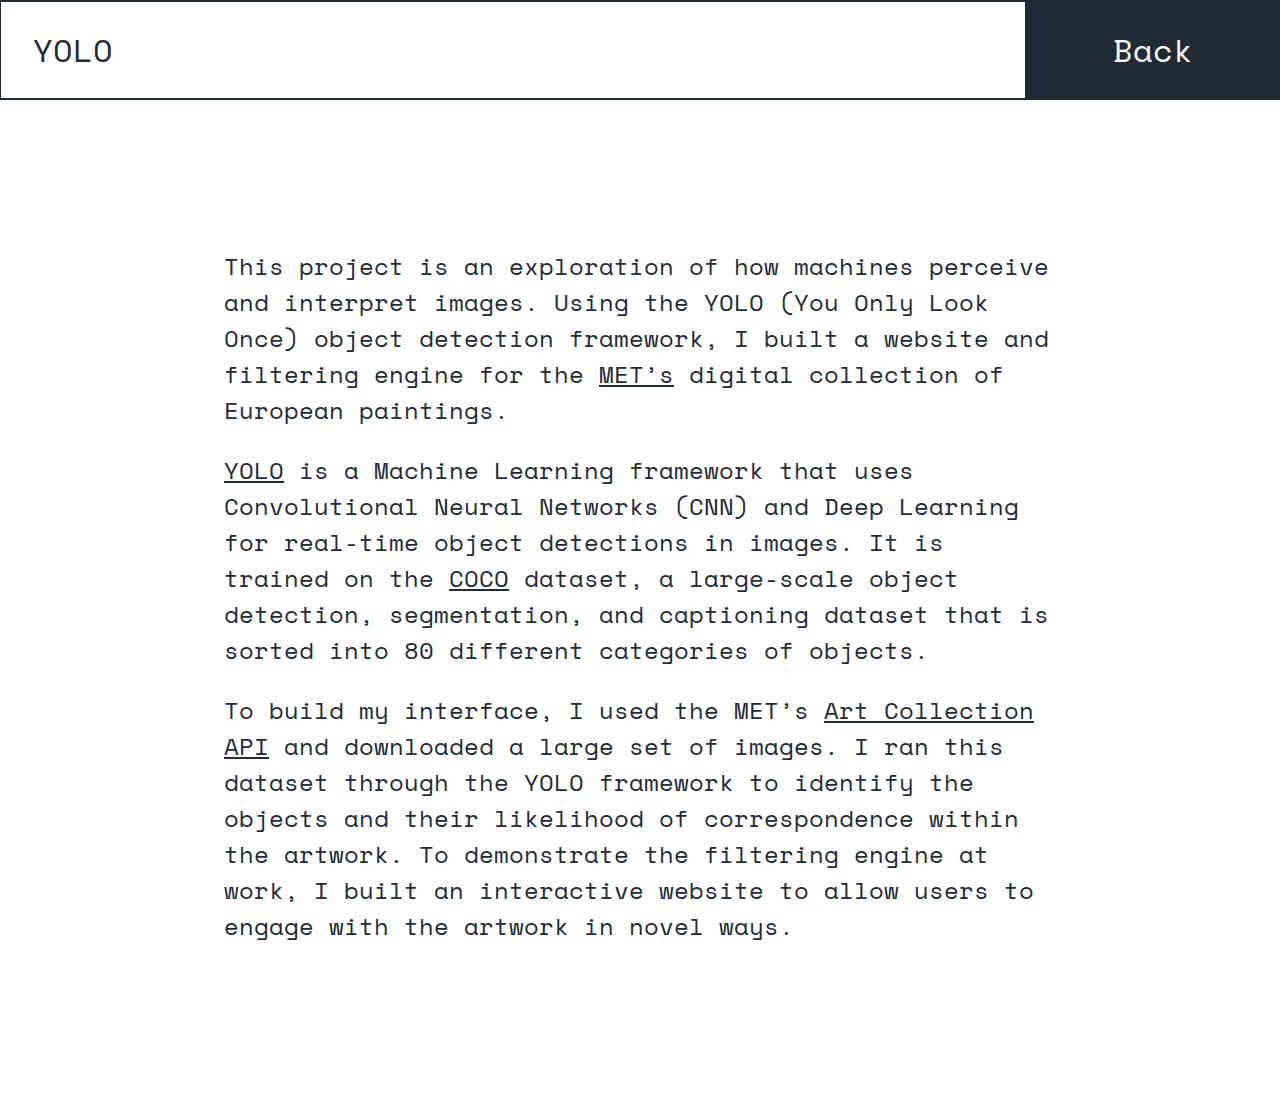
==== about.html @ 41579942 "about page" ====
<!DOCTYPE html>

<html lang="en">
  <head>
    <meta charset="UTF-8" />
    <meta name="viewport" content="width=device-width, initial-scale=1.0" />
    <meta http-equiv="X-UA-Compatible" content="ie=edge" />

    <!-- Fonts -->

    <link href="https://fonts.googleapis.com/css2?family=Space+Mono&display=swap" rel="stylesheet">
    <link href="https://fonts.googleapis.com/css2?family=B612+Mono&display=swap" rel="stylesheet">

    <link rel="stylesheet" type="text/css" href="css/web.css">
    <script src="https://ajax.googleapis.com/ajax/libs/jquery/1.7.1/jquery.min.js"></script> 
    <title>YOLO</title>


  </head>

  <body>
    

  <div class="container">

    
    <div class="Nav">

      <div id="Logo">

        <a href="web.html">YOLO</a>

      </div>

      <div id="About">

        <a href="index.html">Back</a>

          </div>

    </div>


  <div class="text">
    

      <p>

        This project is an exploration of how machines perceive and interpret images. Using the YOLO (You Only Look Once) object detection framework, I built a website and filtering engine for the <a href="https://www.metmuseum.org/" target="_blank">MET’s</a> digital collection of European paintings. 


      </p>

      <p>

        <a href="https://pjreddie.com/darknet/yolo/" target="_blank">YOLO</a> is a Machine Learning framework that uses Convolutional Neural Networks (CNN) and Deep Learning for real-time object detections in images. It is trained on the <a href="http://cocodataset.org/#home" target="_blank">COCO</a> dataset, a large-scale object detection, segmentation, and captioning dataset that is sorted into 80 different categories of objects. 

      </p>

      <p>

        To build my interface, I used the MET’s <a href="https://metmuseum.github.io/" target="_blank">Art Collection API</a> and downloaded a large set of images. I ran this dataset through the YOLO framework to identify the objects and their likelihood of correspondence within the artwork. To demonstrate the filtering engine at work, I built an interactive website to allow users to engage with the artwork in novel ways.


      </p>


  </div>

</div>

</body>

</html>
---- css/web.css ----
html, body {

	max-width: 100%;
	max-height: 100%;
	overflow-x: hidden;
	/*overflow-y: 100%*/;
	font-size: 16px;
	font-family: 'Space Mono', monospace;
	color: #212b36;
	margin: 0;
	/*border: 1px solid #212b36;*/
}


/*Typography*/

h1 {
	font-size: 2rem;
	color: #212b36;
	/*font-family: Apercu Mono;*/
	font-weight: 400;
}

h2 {
	font-size: 2rem;
	/*font-family: Apercu Mono;*/
	font-weight: 400;
}

a {
	font-size: 2rem;
	color: #212b36;
	/*font-family: Apercu Mono;*/
	font-weight: 400;
	text-decoration: none;
}


p {
	font-size: 1.5rem;
	color: #212b36;
	/*font-family: Apercu Mono;*/
	font-weight: 400;
}

p a {
	font-size: 1em;
	text-decoration: underline;
}



/*Layout*/


.container {

	width: 100%;
	margin: 0 auto;
	height: 100%
	/*border: 1px solid #212b36;*/

}

.columns {

	display: flex;
	margin-top: 6rem;
	height: 100vh;

	/*border: 1px solid #212b36;*/
}

.col-1, .col-2 {

	flex: 1 auto;
  	overflow-y: scroll;

}


.col-1 {

	width: 20%;
	border-right: 1px solid #212b36;
	

}

.col-2 {

	width: 80%;
	padding-left: 1.5em;
	padding-top: 2em;
	padding-bottom: 2em;
	border-top: 1px solid #212b36;
	overflow: auto;
	border-bottom: 1px solid #212b36;

	/*border: 1px solid #212b36;*/

}


/* Navigation*/

.Nav {

	display:grid;
  	grid-template-columns: 8fr 2fr;
  	width: 100%;
	height: 6em;
	line-height: 6em;
  	border-bottom: 2px solid #212b36;
  	border-top: 2px solid #212b36;
  	border-left: 1px solid #212b36;
  	position: fixed;
  	top: 0; /* Position the navbar at the top of the page */
  	width: 100%; /* Full width */
  	background: white;
  	z-index: 2;

}

#Logo {

text-align: left;
padding-left: 2em;
/*border: 1px solid #212b36;*/
}

#About {

	text-align: center;
	background:#212b36;
	height: 6em;
}

#About a {

	color:white;
}


/* About */

.text{ 

	height: 100%;
	padding-left: 14rem;
	padding-right: 14rem;
	padding-bottom: 8rem;
	padding-top: 14rem;
  	

 }



/*Picture Grid*/


.grid-sizer {

	width: 18%;

}

.grid-item {

	width: 18%;
	margin-bottom: 2%;
}


.gutter-sizer { 

	width: 2%; 

}

.button {

	display: block;
	width: 100%;
	height:6rem;
	font-size: 1.5rem;
	background: none;
	color: #212b36;
	/*padding-top: 1.25em;
	padding-bottom: 1.25em;*/
	padding-left: 1.5em;
	text-align: left;
	border: 1px solid #212b36;
	font-family: 'Space Mono', monospace;

}


.button:hover{

	background: #212b36;
	color:white;

}

.button:focus{

	background: #212b36;
	color:white;
	outline: 0;
}




/* 	TABLET 	*/


@media only screen and (max-width: 1100px) {


.container {
	
	width:100%;

}

.Nav {

	display:grid;
  	grid-template-columns: 7fr 3fr;
	height: 5em;
	line-height: 5em;
  	border-bottom: 2px solid #212b36;
  	border-top: 2px solid #212b36;
  	border-left: 1px solid #212b36;
  	position: fixed;
  	top: 0; /* Position the navbar at the top of the page */
  	width: 100%; /* Full width */
  	background: white;
  	z-index: 2;

}




.columns {

	display: flex;
	flex-direction: column;
  	flex-wrap: nowrap;
  	overflow-x: none;
  	width: 100%;
  	margin-top: 5rem;
  	border:none;
}

/*.col-1, .col-2 {

	flex: 1;
	width: 100%;
	border:none;

}*/


.col-1 {

	width:100%;
	height: 11rem;
	background: #F0F0F0;
	border: 1px solid #212b36;
	flex:none;

}

.col-2 {

	width:100%;
	padding-top: 3%;
	padding-left: 3%;
	border-left: 1px solid #212b36;
	overflow: none;

}

.button-group{

	display: grid;
 	grid-template-columns: repeat(11, 200px);
  	grid-template-rows: 4rem 4rem;
  	grid-row-gap: 1rem;
  	grid-column-gap: 1rem;
  	padding-top: 1rem;
  	padding-left: 1rem;
  	padding-right: 1rem;
  	overflow-x: scroll;

}

a {
	font-size: 1.5rem;
	color: #212b36;
	/*font-family: Apercu Mono;*/
	font-weight: 300;
	text-decoration: none;
}

#About {

	height: 5em;
}


/*About*/

.text{ 

	padding-left: 8rem;
	padding-right: 8rem;
	padding-bottom: 3rem;
	padding-top: 10rem;

 }

p {
	font-size: 1.5rem;
	color: #212b36;
	/*font-family: Apercu Mono;*/
	font-weight: 400;
	border: none;
}


/*Picture Grid*/


.grid-sizer {

	width: 22%;

}

.grid-item {

	width: 22%;
	margin-bottom: 2%;
}


.gutter-sizer { 

	width: 2%; 

}



.button {

	display: inline-block;
	width: 100%;
	height: 4rem;
	font-size: 1.25rem;
	background:white;
	border: 2px solid #212b36;
	text-align: center;
	padding:0;

}



}


@media only screen and (max-width: 500px) {


.Nav {

	display:grid;
  	grid-template-columns: 6fr 4fr;
	height: 4em;
	line-height: 4em;
  	border-bottom: 2px solid #212b36;
  	border-top: 2px solid #212b36;
  	border-left: 1px solid #212b36;
  	position: fixed;
  	top: 0; /* Position the navbar at the top of the page */
  	width: 100%; /* Full width */
  	background: white;
  	z-index: 2;

}

#About {

	height: 4em;
}


/*About*/

.text{ 

	padding-left: 4rem;
	padding-right: 4rem;
	padding-bottom: 2rem;
	padding-top: 7rem;

 }

p {
	font-size: 1rem;
	color: #212b36;
	/*font-family: Apercu Mono;*/
	font-weight: 400;
	border: none;
}



.columns {

  	margin-top: 4rem;
  	
}

.col-1 {

	width:100%;
	height: 5rem;
	background: #F0F0F0;
	border: 1px solid #212b36;
	flex:none;

}

.col-2 {

	width:100%;
	padding-top: 4%;
	padding-left: 4%;
	border-left: 1px solid #212b36;
	overflow: none;

}


.button-group{

	display: grid;
 	grid-template-columns: repeat(22, 150px);
  	grid-template-rows: 3rem;
  	grid-column-gap: 1rem;
  	padding-top: 1rem;
  	padding-left: 1rem;
  	padding-right: 1rem;
  	overflow-x: scroll;

}


.button {

	display: inline-block;
	width: 100%;
	height: 3rem;
	font-size: 1.25rem;
	background:white;
	border: 2px solid #212b36;
	text-align: center;
	padding:0;

}


/*Picture Grid*/


.grid-sizer {

	width: 44%;

}

.grid-item {

	width: 44%;
	margin-bottom: 4%;
}


.gutter-sizer { 

	width: 4%; 

}


}
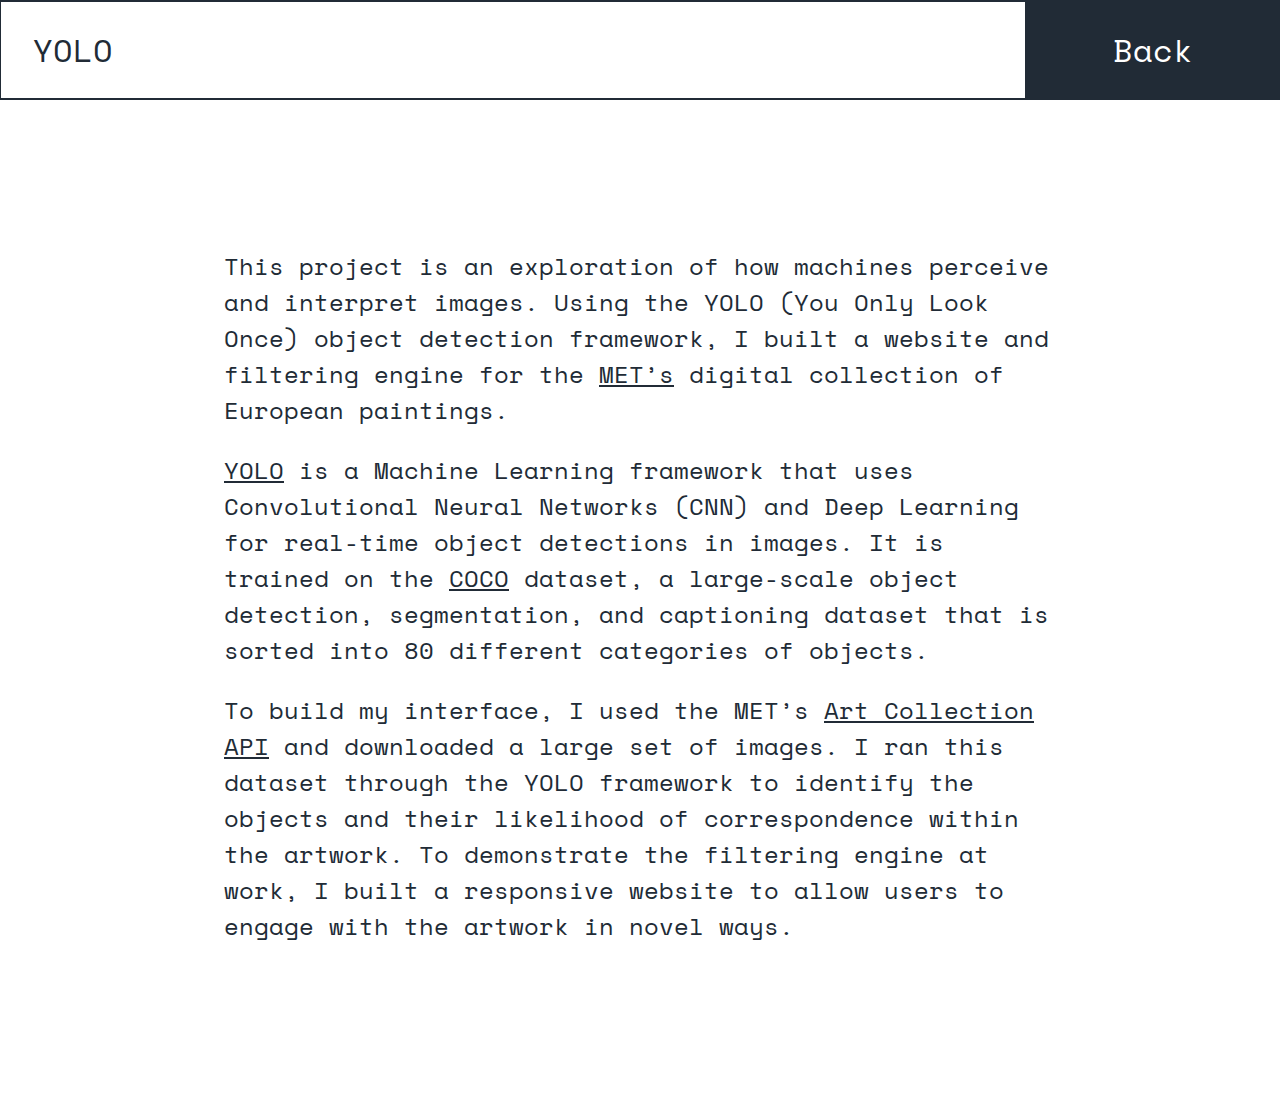
==== commit 77e873aa: "Update about.html" ====
--- a/about.html
+++ b/about.html
@@ -28,7 +28,7 @@
 
       <div id="Logo">
 
-        <a href="web.html">YOLO</a>
+        <a href="index.html">YOLO</a>
 
       </div>
 
@@ -59,7 +59,7 @@
 
       <p>
 
-        To build my interface, I used the MET’s <a href="https://metmuseum.github.io/" target="_blank">Art Collection API</a> and downloaded a large set of images. I ran this dataset through the YOLO framework to identify the objects and their likelihood of correspondence within the artwork. To demonstrate the filtering engine at work, I built an interactive website to allow users to engage with the artwork in novel ways.
+        To build my interface, I used the MET’s <a href="https://metmuseum.github.io/" target="_blank">Art Collection API</a> and downloaded a large set of images. I ran this dataset through the YOLO framework to identify the objects and their likelihood of correspondence within the artwork. To demonstrate the filtering engine at work, I built a responsive website to allow users to engage with the artwork in novel ways.
 
 
       </p>
--- a/css/web.css
+++ b/css/web.css
@@ -408,10 +408,10 @@
 
 .text{ 
 
-	padding-left: 4rem;
-	padding-right: 4rem;
+	padding-left: 2rem;
+	padding-right: 2rem;
 	padding-bottom: 2rem;
-	padding-top: 7rem;
+	padding-top: 5rem;
 
  }
 
